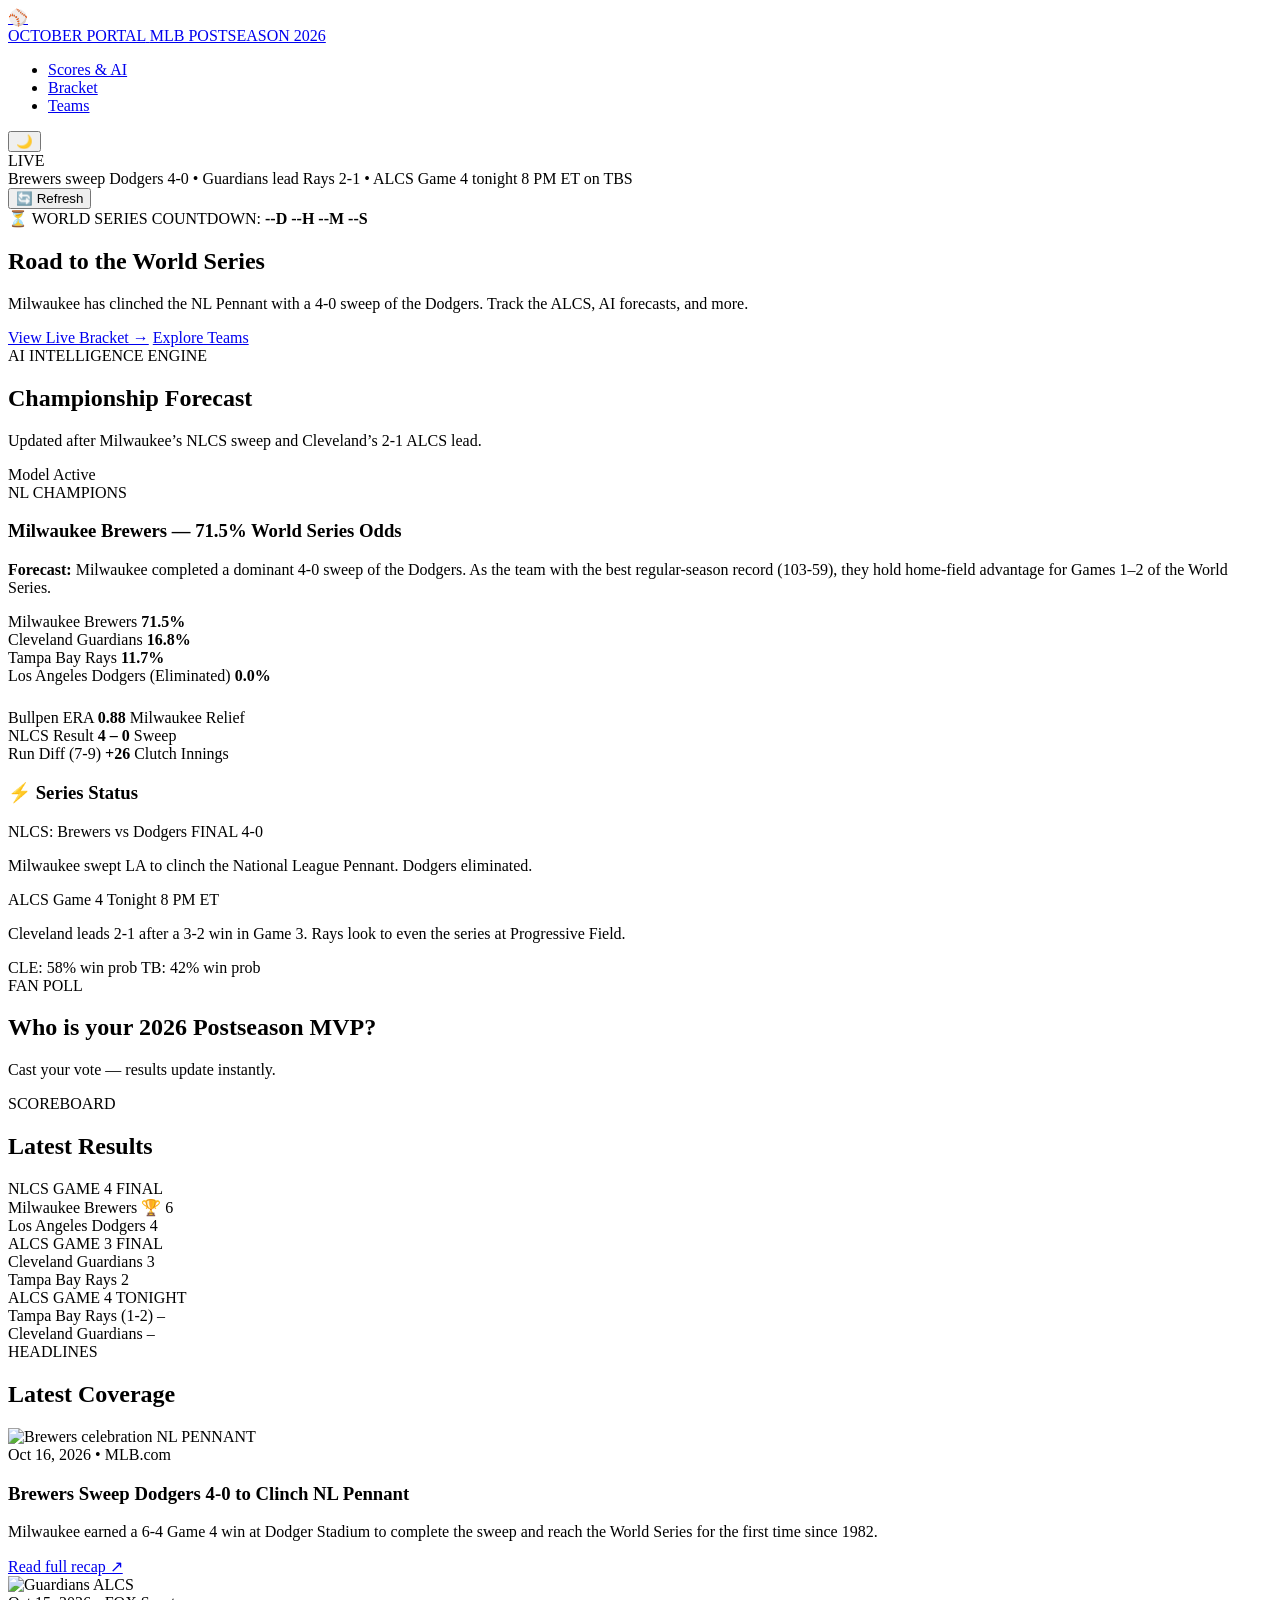
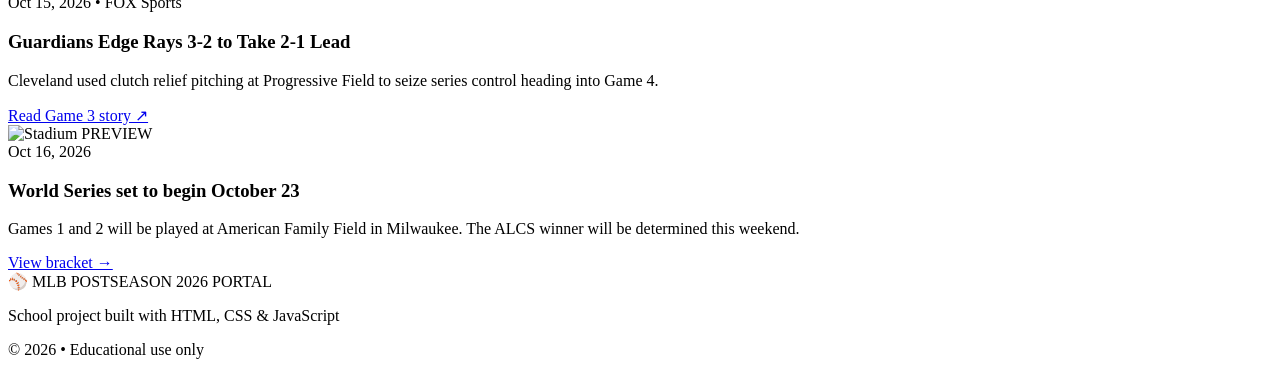
==== index.html @ 3ae608ae "Create index.html" ====
<!DOCTYPE html>
<html lang="en">
<head>
  <meta charset="UTF-8">
  <meta name="viewport" content="width=device-width, initial-scale=1.0">
  <title>MLB Postseason 2026 | Live Scores & AI Portal</title>
  <link rel="stylesheet" href="styles.css">
</head>
<body class="dark-mode">

  <header class="top-header">
    <nav class="navbar">
      <a href="index.html" class="brand-logo">
        <div class="logo-icon-bg">⚾</div>
        <div class="logo-text">
          <span class="logo-title">OCTOBER PORTAL</span>
          <span class="logo-sub">MLB POSTSEASON 2026</span>
        </div>
      </a>
      <ul class="nav-directory">
        <li><a href="index.html" class="nav-link active">Scores & AI</a></li>
        <li><a href="bracket.html" class="nav-link">Bracket</a></li>
        <li><a href="teams.html" class="nav-link">Teams</a></li>
      </ul>
      <div class="header-controls">
        <button id="theme-toggle" class="icon-toggle-btn" onclick="toggleTheme()" title="Toggle theme">🌙</button>
      </div>
    </nav>
  </header>

  <div class="ticker-bar">
    <div class="ticker-badge"><span class="pulse-dot"></span> LIVE</div>
    <div class="ticker-content" id="ticker-content">
      Brewers sweep Dodgers 4-0 • Guardians lead Rays 2-1 • ALCS Game 4 tonight 8 PM ET on TBS
    </div>
    <button onclick="refreshTicker()" class="sync-refresh-btn">🔄 Refresh</button>
  </div>

  <section class="hero-section">
    <div class="hero-container">
      <div class="hero-tag-pill">
        <span>⏳ WORLD SERIES COUNTDOWN:</span>
        <strong id="live-timer-clock">--D --H --M --S</strong>
      </div>
      <h1 class="hero-title">Road to the World Series</h1>
      <p class="hero-description">Milwaukee has clinched the NL Pennant with a 4-0 sweep of the Dodgers. Track the ALCS, AI forecasts, and more.</p>
      <div class="hero-btn-group">
        <a href="bracket.html" class="btn btn-primary">View Live Bracket →</a>
        <a href="teams.html" class="btn btn-secondary">Explore Teams</a>
      </div>
    </div>
  </section>

  <main class="main-layout">

    <section class="content-section">
      <div class="section-heading">
        <div>
          <span class="heading-kicker">AI INTELLIGENCE ENGINE</span>
          <h2>Championship Forecast</h2>
          <p class="section-subtitle">Updated after Milwaukee’s NLCS sweep and Cleveland’s 2-1 ALCS lead.</p>
        </div>
        <div class="live-status-pill"><span class="pulse-dot" style="background:var(--accent-green)"></span> Model Active</div>
      </div>

      <div class="ai-overview-grid">
        <div class="ai-card">
          <div class="ai-badge">NL CHAMPIONS</div>
          <h3>Milwaukee Brewers — 71.5% World Series Odds</h3>
          <p class="ai-summary-p">
            <strong>Forecast:</strong> Milwaukee completed a dominant 4-0 sweep of the Dodgers. As the team with the best regular-season record (103-59), they hold home-field advantage for Games 1–2 of the World Series.
          </p>

          <div class="prob-label-row"><span>Milwaukee Brewers</span> <strong>71.5%</strong></div>
          <div class="prob-track"><div class="prob-fill" style="width:71.5%;background:#f59e0b;"></div></div>

          <div class="prob-label-row"><span>Cleveland Guardians</span> <strong>16.8%</strong></div>
          <div class="prob-track"><div class="prob-fill" style="width:16.8%;background:#e31937;"></div></div>

          <div class="prob-label-row"><span>Tampa Bay Rays</span> <strong>11.7%</strong></div>
          <div class="prob-track"><div class="prob-fill" style="width:11.7%;background:#00a3e0;"></div></div>

          <div class="prob-label-row"><span>Los Angeles Dodgers (Eliminated)</span> <strong>0.0%</strong></div>
          <div class="prob-track"><div class="prob-fill" style="width:0%;background:#005a9c;"></div></div>

          <div class="ai-metrics-row" style="margin-top:1.5rem;">
            <div class="metric-mini-card">
              <span class="m-lbl">Bullpen ERA</span>
              <strong class="m-val green">0.88</strong>
              <span class="m-sub">Milwaukee Relief</span>
            </div>
            <div class="metric-mini-card">
              <span class="m-lbl">NLCS Result</span>
              <strong class="m-val blue">4 – 0</strong>
              <span class="m-sub">Sweep</span>
            </div>
            <div class="metric-mini-card">
              <span class="m-lbl">Run Diff (7-9)</span>
              <strong class="m-val gold">+26</strong>
              <span class="m-sub">Clutch Innings</span>
            </div>
          </div>
        </div>

        <div class="ai-card">
          <h3>⚡ Series Status</h3>
          <div class="ai-matchup-item">
            <div class="ai-match-header">
              <span class="ai-match-title">NLCS: Brewers vs Dodgers</span>
              <span class="ai-match-pill final">FINAL 4-0</span>
            </div>
            <p class="ai-match-detail">Milwaukee swept LA to clinch the National League Pennant. Dodgers eliminated.</p>
          </div>
          <div class="ai-matchup-item">
            <div class="ai-match-header">
              <span class="ai-match-title">ALCS Game 4</span>
              <span class="ai-match-pill">Tonight 8 PM ET</span>
            </div>
            <p class="ai-match-detail">Cleveland leads 2-1 after a 3-2 win in Game 3. Rays look to even the series at Progressive Field.</p>
            <div class="matchup-stat-bar">
              <span>CLE: 58% win prob</span>
              <span>TB: 42% win prob</span>
            </div>
          </div>
        </div>
      </div>
    </section>

    <section class="content-section">
      <div class="section-heading">
        <div>
          <span class="heading-kicker">FAN POLL</span>
          <h2>Who is your 2026 Postseason MVP?</h2>
          <p class="section-subtitle">Cast your vote — results update instantly.</p>
        </div>
      </div>
      <div class="card-box" id="mvp-poll-container"></div>
    </section>

    <section class="content-section">
      <div class="section-heading">
        <div>
          <span class="heading-kicker">SCOREBOARD</span>
          <h2>Latest Results</h2>
        </div>
      </div>
      <div class="scoreboard-grid" id="live-scoreboard-grid">
        <div class="score-card">
          <div class="card-top"><span>NLCS GAME 4</span> <span class="status-badge final">FINAL</span></div>
          <div class="team-score-row winner"><span>Milwaukee Brewers 🏆</span> <span>6</span></div>
          <div class="team-score-row"><span>Los Angeles Dodgers</span> <span>4</span></div>
        </div>
        <div class="score-card">
          <div class="card-top"><span>ALCS GAME 3</span> <span class="status-badge final">FINAL</span></div>
          <div class="team-score-row winner"><span>Cleveland Guardians</span> <span>3</span></div>
          <div class="team-score-row"><span>Tampa Bay Rays</span> <span>2</span></div>
        </div>
        <div class="score-card">
          <div class="card-top"><span>ALCS GAME 4</span> <span class="status-badge">TONIGHT</span></div>
          <div class="team-score-row"><span>Tampa Bay Rays (1-2)</span> <span>–</span></div>
          <div class="team-score-row"><span>Cleveland Guardians</span> <span>–</span></div>
        </div>
      </div>
    </section>

    <section class="content-section">
      <div class="section-heading">
        <div>
          <span class="heading-kicker">HEADLINES</span>
          <h2>Latest Coverage</h2>
        </div>
      </div>
      <div class="news-masonry">
        <article class="news-card">
          <div class="news-thumb">
            <img src="https://images.unsplash.com/photo-1508802222057-4cabc15b825f?auto=format&fit=crop&w=800&q=80" alt="Brewers celebration">
            <span class="news-badge badge-nlcs">NL PENNANT</span>
          </div>
          <div class="news-body">
            <div class="news-meta">Oct 16, 2026 • MLB.com</div>
            <h3>Brewers Sweep Dodgers 4-0 to Clinch NL Pennant</h3>
            <p>Milwaukee earned a 6-4 Game 4 win at Dodger Stadium to complete the sweep and reach the World Series for the first time since 1982.</p>
            <a href="https://www.mlb.com/news" target="_blank" class="news-action-btn">Read full recap ↗</a>
          </div>
        </article>
        <article class="news-card">
          <div class="news-thumb">
            <img src="https://images.unsplash.com/photo-1562077772-3bd90403f7f0?auto=format&fit=crop&w=800&q=80" alt="Guardians">
            <span class="news-badge badge-alcs">ALCS</span>
          </div>
          <div class="news-body">
            <div class="news-meta">Oct 15, 2026 • FOX Sports</div>
            <h3>Guardians Edge Rays 3-2 to Take 2-1 Lead</h3>
            <p>Cleveland used clutch relief pitching at Progressive Field to seize series control heading into Game 4.</p>
            <a href="https://www.foxsports.com/mlb" target="_blank" class="news-action-btn">Read Game 3 story ↗</a>
          </div>
        </article>
        <article class="news-card">
          <div class="news-thumb">
            <img src="https://images.unsplash.com/photo-1540747913346-19e32dc3e97e?auto=format&fit=crop&w=800&q=80" alt="Stadium">
            <span class="news-badge">PREVIEW</span>
          </div>
          <div class="news-body">
            <div class="news-meta">Oct 16, 2026</div>
            <h3>World Series set to begin October 23</h3>
            <p>Games 1 and 2 will be played at American Family Field in Milwaukee. The ALCS winner will be determined this weekend.</p>
            <a href="bracket.html" class="news-action-btn">View bracket →</a>
          </div>
        </article>
      </div>
    </section>

  </main>

  <footer>
    <div class="footer-brand">
      <span class="logo-icon-bg sm">⚾</span>
      <span>MLB POSTSEASON 2026 PORTAL</span>
    </div>
    <p>School project built with HTML, CSS & JavaScript</p>
    <div class="footer-copy">&copy; 2026 • Educational use only</div>
  </footer>

  <script src="script.js"></script>
</body>
</html>
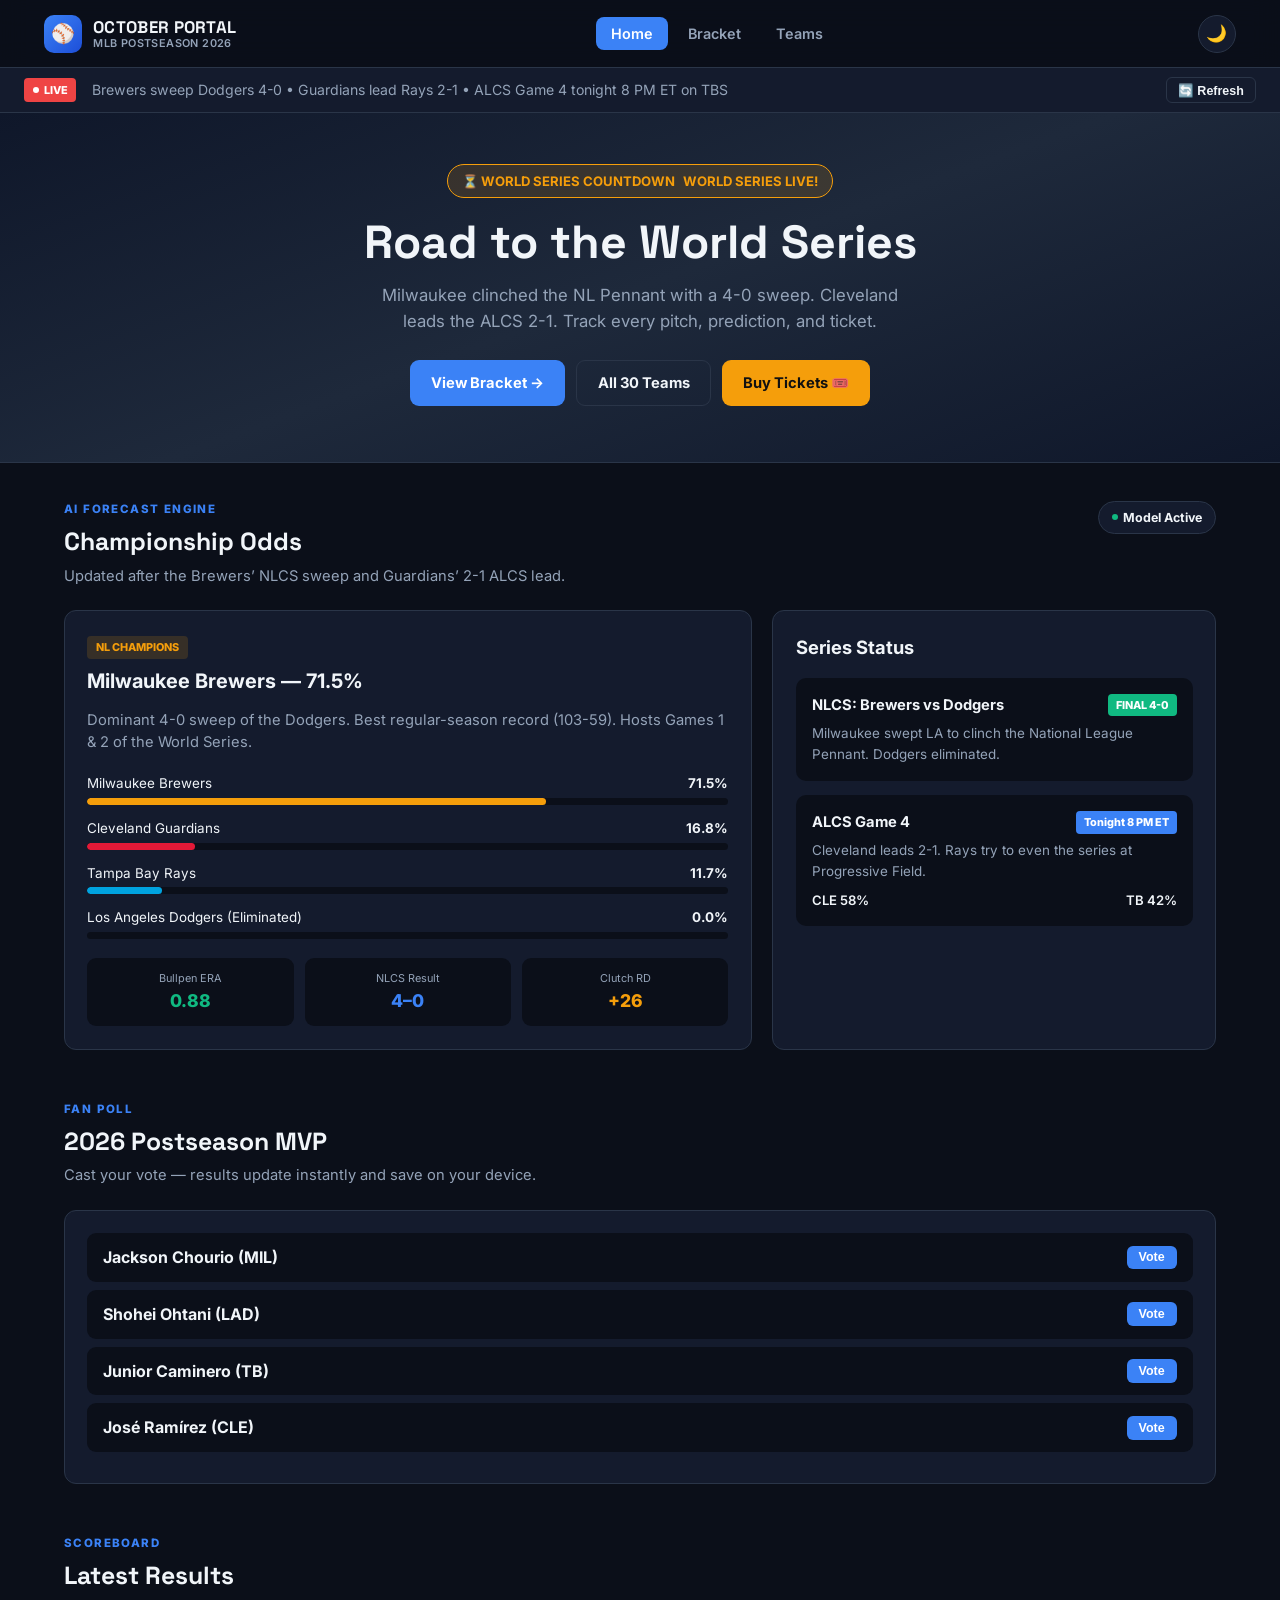
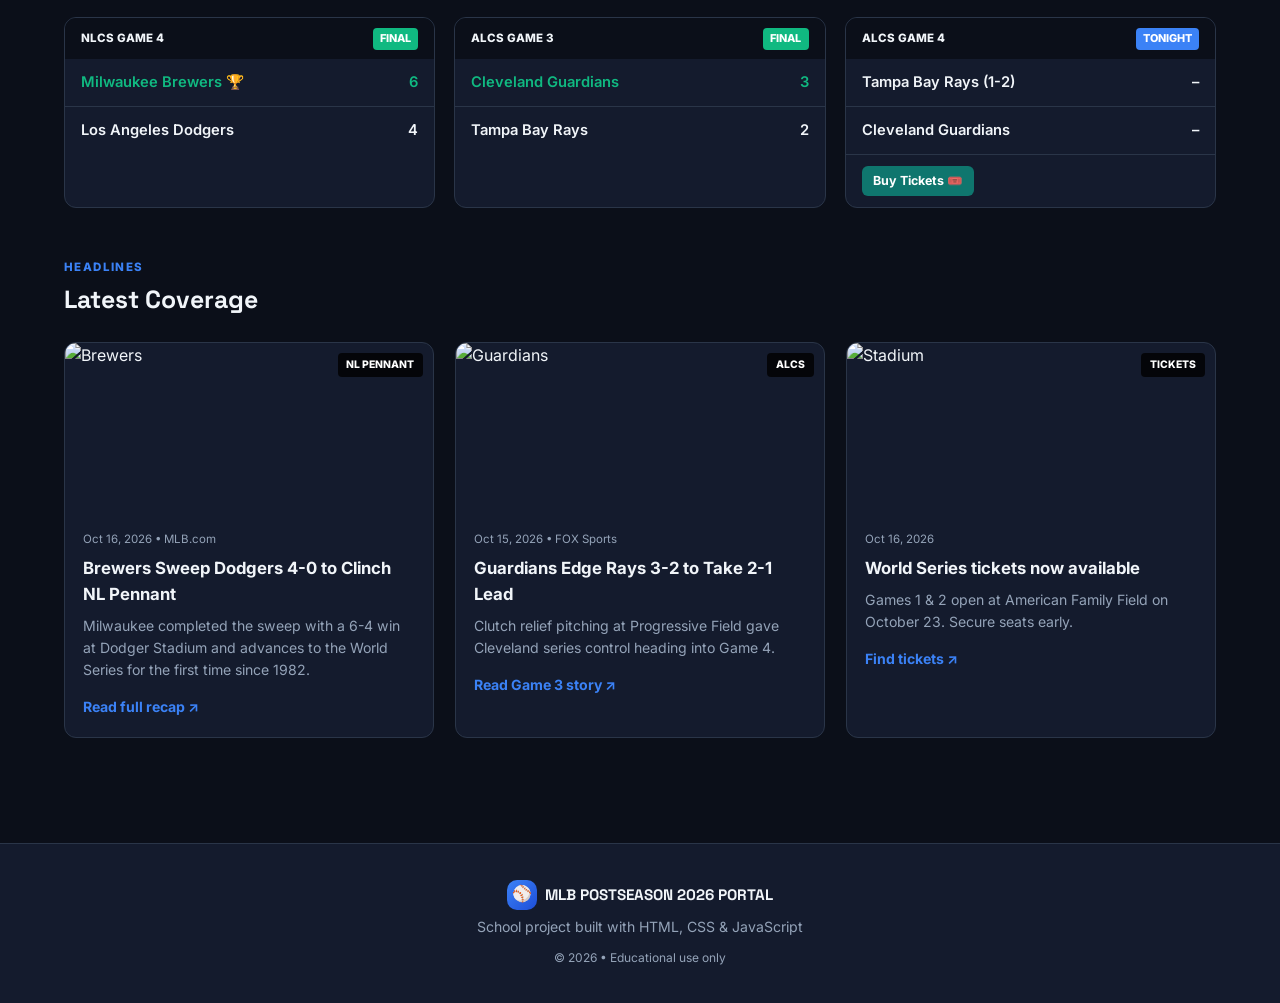
==== commit 710f0c09: "Update index.html" ====
--- a/index.html
+++ b/index.html
@@ -3,208 +3,201 @@
 <head>
   <meta charset="UTF-8">
   <meta name="viewport" content="width=device-width, initial-scale=1.0">
-  <title>MLB Postseason 2026 | Live Scores & AI Portal</title>
+  <title>MLB Postseason 2026 | October Portal</title>
   <link rel="stylesheet" href="styles.css">
 </head>
-<body class="dark-mode">
-
-  <header class="top-header">
-    <nav class="navbar">
-      <a href="index.html" class="brand-logo">
-        <div class="logo-icon-bg">⚾</div>
-        <div class="logo-text">
-          <span class="logo-title">OCTOBER PORTAL</span>
-          <span class="logo-sub">MLB POSTSEASON 2026</span>
+<body>
+
+  <header class="header">
+    <nav class="nav">
+      <a href="index.html" class="brand">
+        <div class="brand-icon">⚾</div>
+        <div class="brand-text">
+          <div class="brand-title">OCTOBER PORTAL</div>
+          <div class="brand-sub">MLB POSTSEASON 2026</div>
         </div>
       </a>
-      <ul class="nav-directory">
-        <li><a href="index.html" class="nav-link active">Scores & AI</a></li>
-        <li><a href="bracket.html" class="nav-link">Bracket</a></li>
-        <li><a href="teams.html" class="nav-link">Teams</a></li>
+      <ul class="nav-links">
+        <li><a href="index.html" class="active">Home</a></li>
+        <li><a href="bracket.html">Bracket</a></li>
+        <li><a href="teams.html">Teams</a></li>
       </ul>
-      <div class="header-controls">
-        <button id="theme-toggle" class="icon-toggle-btn" onclick="toggleTheme()" title="Toggle theme">🌙</button>
+      <div class="nav-actions">
+        <button class="theme-btn" id="themeBtn" onclick="toggleTheme()" title="Toggle theme">🌙</button>
       </div>
     </nav>
   </header>
 
-  <div class="ticker-bar">
-    <div class="ticker-badge"><span class="pulse-dot"></span> LIVE</div>
-    <div class="ticker-content" id="ticker-content">
-      Brewers sweep Dodgers 4-0 • Guardians lead Rays 2-1 • ALCS Game 4 tonight 8 PM ET on TBS
-    </div>
-    <button onclick="refreshTicker()" class="sync-refresh-btn">🔄 Refresh</button>
+  <div class="ticker">
+    <div class="ticker-live"><span class="dot"></span> LIVE</div>
+    <div class="ticker-text" id="tickerText">Brewers sweep Dodgers 4-0 • Guardians lead Rays 2-1 • ALCS Game 4 tonight 8 PM ET on TBS</div>
+    <button class="ticker-btn" onclick="refreshTicker()">🔄 Refresh</button>
   </div>
 
-  <section class="hero-section">
-    <div class="hero-container">
-      <div class="hero-tag-pill">
-        <span>⏳ WORLD SERIES COUNTDOWN:</span>
-        <strong id="live-timer-clock">--D --H --M --S</strong>
-      </div>
-      <h1 class="hero-title">Road to the World Series</h1>
-      <p class="hero-description">Milwaukee has clinched the NL Pennant with a 4-0 sweep of the Dodgers. Track the ALCS, AI forecasts, and more.</p>
-      <div class="hero-btn-group">
-        <a href="bracket.html" class="btn btn-primary">View Live Bracket →</a>
-        <a href="teams.html" class="btn btn-secondary">Explore Teams</a>
+  <section class="hero">
+    <div class="hero-inner">
+      <div class="hero-pill">
+        <span>⏳ WORLD SERIES COUNTDOWN</span>
+        <strong id="countdown">--D --H --M --S</strong>
+      </div>
+      <h1>Road to the World Series</h1>
+      <p>Milwaukee clinched the NL Pennant with a 4-0 sweep. Cleveland leads the ALCS 2-1. Track every pitch, prediction, and ticket.</p>
+      <div class="hero-btns">
+        <a href="bracket.html" class="btn btn-primary">View Bracket →</a>
+        <a href="teams.html" class="btn btn-outline">All 30 Teams</a>
+        <a href="https://www.stubhub.com/mlb-tickets" target="_blank" rel="noopener" class="btn btn-gold">Buy Tickets 🎟️</a>
       </div>
     </div>
   </section>
 
-  <main class="main-layout">
-
-    <section class="content-section">
-      <div class="section-heading">
-        <div>
-          <span class="heading-kicker">AI INTELLIGENCE ENGINE</span>
-          <h2>Championship Forecast</h2>
-          <p class="section-subtitle">Updated after Milwaukee’s NLCS sweep and Cleveland’s 2-1 ALCS lead.</p>
-        </div>
-        <div class="live-status-pill"><span class="pulse-dot" style="background:var(--accent-green)"></span> Model Active</div>
-      </div>
-
-      <div class="ai-overview-grid">
-        <div class="ai-card">
-          <div class="ai-badge">NL CHAMPIONS</div>
-          <h3>Milwaukee Brewers — 71.5% World Series Odds</h3>
-          <p class="ai-summary-p">
-            <strong>Forecast:</strong> Milwaukee completed a dominant 4-0 sweep of the Dodgers. As the team with the best regular-season record (103-59), they hold home-field advantage for Games 1–2 of the World Series.
+  <main class="wrap">
+
+    <!-- AI Forecast -->
+    <section class="section">
+      <div class="section-head">
+        <div>
+          <span class="kicker">AI FORECAST ENGINE</span>
+          <h2>Championship Odds</h2>
+          <p>Updated after the Brewers’ NLCS sweep and Guardians’ 2-1 ALCS lead.</p>
+        </div>
+        <div class="status-pill"><span class="dot" style="background:var(--green)"></span> Model Active</div>
+      </div>
+
+      <div class="grid-2">
+        <div class="card">
+          <div class="badge">NL CHAMPIONS</div>
+          <h3 style="font-size:1.25rem;margin-bottom:0.7rem;">Milwaukee Brewers — 71.5%</h3>
+          <p style="color:var(--muted);font-size:0.92rem;margin-bottom:1.2rem;">
+            Dominant 4-0 sweep of the Dodgers. Best regular-season record (103-59). Hosts Games 1 & 2 of the World Series.
           </p>
 
-          <div class="prob-label-row"><span>Milwaukee Brewers</span> <strong>71.5%</strong></div>
-          <div class="prob-track"><div class="prob-fill" style="width:71.5%;background:#f59e0b;"></div></div>
-
-          <div class="prob-label-row"><span>Cleveland Guardians</span> <strong>16.8%</strong></div>
-          <div class="prob-track"><div class="prob-fill" style="width:16.8%;background:#e31937;"></div></div>
-
-          <div class="prob-label-row"><span>Tampa Bay Rays</span> <strong>11.7%</strong></div>
-          <div class="prob-track"><div class="prob-fill" style="width:11.7%;background:#00a3e0;"></div></div>
-
-          <div class="prob-label-row"><span>Los Angeles Dodgers (Eliminated)</span> <strong>0.0%</strong></div>
-          <div class="prob-track"><div class="prob-fill" style="width:0%;background:#005a9c;"></div></div>
-
-          <div class="ai-metrics-row" style="margin-top:1.5rem;">
-            <div class="metric-mini-card">
-              <span class="m-lbl">Bullpen ERA</span>
-              <strong class="m-val green">0.88</strong>
-              <span class="m-sub">Milwaukee Relief</span>
+          <div class="prob-row"><span>Milwaukee Brewers</span><strong>71.5%</strong></div>
+          <div class="prob-bar"><div class="prob-fill" style="width:71.5%;background:#f59e0b;"></div></div>
+
+          <div class="prob-row"><span>Cleveland Guardians</span><strong>16.8%</strong></div>
+          <div class="prob-bar"><div class="prob-fill" style="width:16.8%;background:#e31937;"></div></div>
+
+          <div class="prob-row"><span>Tampa Bay Rays</span><strong>11.7%</strong></div>
+          <div class="prob-bar"><div class="prob-fill" style="width:11.7%;background:#00a3e0;"></div></div>
+
+          <div class="prob-row"><span>Los Angeles Dodgers (Eliminated)</span><strong>0.0%</strong></div>
+          <div class="prob-bar"><div class="prob-fill" style="width:0%;background:#005a9c;"></div></div>
+
+          <div class="metrics">
+            <div class="metric"><span>Bullpen ERA</span><strong class="green">0.88</strong></div>
+            <div class="metric"><span>NLCS Result</span><strong class="blue">4–0</strong></div>
+            <div class="metric"><span>Clutch RD</span><strong class="gold">+26</strong></div>
+          </div>
+        </div>
+
+        <div class="card">
+          <h3 style="font-size:1.15rem;margin-bottom:1rem;">Series Status</h3>
+          <div class="series-box">
+            <div class="series-top">
+              <strong>NLCS: Brewers vs Dodgers</strong>
+              <span class="pill final">FINAL 4-0</span>
             </div>
-            <div class="metric-mini-card">
-              <span class="m-lbl">NLCS Result</span>
-              <strong class="m-val blue">4 – 0</strong>
-              <span class="m-sub">Sweep</span>
+            <p>Milwaukee swept LA to clinch the National League Pennant. Dodgers eliminated.</p>
+          </div>
+          <div class="series-box">
+            <div class="series-top">
+              <strong>ALCS Game 4</strong>
+              <span class="pill">Tonight 8 PM ET</span>
             </div>
-            <div class="metric-mini-card">
-              <span class="m-lbl">Run Diff (7-9)</span>
-              <strong class="m-val gold">+26</strong>
-              <span class="m-sub">Clutch Innings</span>
+            <p>Cleveland leads 2-1. Rays try to even the series at Progressive Field.</p>
+            <div style="display:flex;justify-content:space-between;font-size:0.82rem;font-weight:600;margin-top:0.5rem;">
+              <span>CLE 58%</span><span>TB 42%</span>
             </div>
           </div>
         </div>
-
-        <div class="ai-card">
-          <h3>⚡ Series Status</h3>
-          <div class="ai-matchup-item">
-            <div class="ai-match-header">
-              <span class="ai-match-title">NLCS: Brewers vs Dodgers</span>
-              <span class="ai-match-pill final">FINAL 4-0</span>
-            </div>
-            <p class="ai-match-detail">Milwaukee swept LA to clinch the National League Pennant. Dodgers eliminated.</p>
-          </div>
-          <div class="ai-matchup-item">
-            <div class="ai-match-header">
-              <span class="ai-match-title">ALCS Game 4</span>
-              <span class="ai-match-pill">Tonight 8 PM ET</span>
-            </div>
-            <p class="ai-match-detail">Cleveland leads 2-1 after a 3-2 win in Game 3. Rays look to even the series at Progressive Field.</p>
-            <div class="matchup-stat-bar">
-              <span>CLE: 58% win prob</span>
-              <span>TB: 42% win prob</span>
-            </div>
-          </div>
-        </div>
-      </div>
-    </section>
-
-    <section class="content-section">
-      <div class="section-heading">
-        <div>
-          <span class="heading-kicker">FAN POLL</span>
-          <h2>Who is your 2026 Postseason MVP?</h2>
-          <p class="section-subtitle">Cast your vote — results update instantly.</p>
-        </div>
-      </div>
-      <div class="card-box" id="mvp-poll-container"></div>
-    </section>
-
-    <section class="content-section">
-      <div class="section-heading">
-        <div>
-          <span class="heading-kicker">SCOREBOARD</span>
+      </div>
+    </section>
+
+    <!-- MVP Poll -->
+    <section class="section">
+      <div class="section-head">
+        <div>
+          <span class="kicker">FAN POLL</span>
+          <h2>2026 Postseason MVP</h2>
+          <p>Cast your vote — results update instantly and save on your device.</p>
+        </div>
+      </div>
+      <div class="card" id="pollBox"></div>
+    </section>
+
+    <!-- Scoreboard -->
+    <section class="section">
+      <div class="section-head">
+        <div>
+          <span class="kicker">SCOREBOARD</span>
           <h2>Latest Results</h2>
         </div>
       </div>
-      <div class="scoreboard-grid" id="live-scoreboard-grid">
+      <div class="grid-auto">
         <div class="score-card">
-          <div class="card-top"><span>NLCS GAME 4</span> <span class="status-badge final">FINAL</span></div>
-          <div class="team-score-row winner"><span>Milwaukee Brewers 🏆</span> <span>6</span></div>
-          <div class="team-score-row"><span>Los Angeles Dodgers</span> <span>4</span></div>
+          <div class="score-top"><span>NLCS GAME 4</span><span class="status final">FINAL</span></div>
+          <div class="score-row win"><span>Milwaukee Brewers 🏆</span><span>6</span></div>
+          <div class="score-row"><span>Los Angeles Dodgers</span><span>4</span></div>
         </div>
         <div class="score-card">
-          <div class="card-top"><span>ALCS GAME 3</span> <span class="status-badge final">FINAL</span></div>
-          <div class="team-score-row winner"><span>Cleveland Guardians</span> <span>3</span></div>
-          <div class="team-score-row"><span>Tampa Bay Rays</span> <span>2</span></div>
+          <div class="score-top"><span>ALCS GAME 3</span><span class="status final">FINAL</span></div>
+          <div class="score-row win"><span>Cleveland Guardians</span><span>3</span></div>
+          <div class="score-row"><span>Tampa Bay Rays</span><span>2</span></div>
         </div>
         <div class="score-card">
-          <div class="card-top"><span>ALCS GAME 4</span> <span class="status-badge">TONIGHT</span></div>
-          <div class="team-score-row"><span>Tampa Bay Rays (1-2)</span> <span>–</span></div>
-          <div class="team-score-row"><span>Cleveland Guardians</span> <span>–</span></div>
-        </div>
-      </div>
-    </section>
-
-    <section class="content-section">
-      <div class="section-heading">
-        <div>
-          <span class="heading-kicker">HEADLINES</span>
+          <div class="score-top"><span>ALCS GAME 4</span><span class="status">TONIGHT</span></div>
+          <div class="score-row"><span>Tampa Bay Rays (1-2)</span><span>–</span></div>
+          <div class="score-row"><span>Cleveland Guardians</span><span>–</span></div>
+          <div style="padding:0.7rem 1rem;">
+            <a href="https://www.stubhub.com/mlb-tickets" target="_blank" rel="noopener" class="btn-ticket">Buy Tickets 🎟️</a>
+          </div>
+        </div>
+      </div>
+    </section>
+
+    <!-- News -->
+    <section class="section">
+      <div class="section-head">
+        <div>
+          <span class="kicker">HEADLINES</span>
           <h2>Latest Coverage</h2>
         </div>
       </div>
-      <div class="news-masonry">
+      <div class="news-grid">
         <article class="news-card">
-          <div class="news-thumb">
-            <img src="https://images.unsplash.com/photo-1508802222057-4cabc15b825f?auto=format&fit=crop&w=800&q=80" alt="Brewers celebration">
-            <span class="news-badge badge-nlcs">NL PENNANT</span>
+          <div class="news-img">
+            <img src="https://images.unsplash.com/photo-1508802222057-4cabc15b825f?auto=format&fit=crop&w=800&q=80" alt="Brewers">
+            <span class="news-tag">NL PENNANT</span>
           </div>
           <div class="news-body">
             <div class="news-meta">Oct 16, 2026 • MLB.com</div>
             <h3>Brewers Sweep Dodgers 4-0 to Clinch NL Pennant</h3>
-            <p>Milwaukee earned a 6-4 Game 4 win at Dodger Stadium to complete the sweep and reach the World Series for the first time since 1982.</p>
-            <a href="https://www.mlb.com/news" target="_blank" class="news-action-btn">Read full recap ↗</a>
+            <p>Milwaukee completed the sweep with a 6-4 win at Dodger Stadium and advances to the World Series for the first time since 1982.</p>
+            <a href="https://www.mlb.com/news" target="_blank" class="news-link">Read full recap ↗</a>
           </div>
         </article>
         <article class="news-card">
-          <div class="news-thumb">
+          <div class="news-img">
             <img src="https://images.unsplash.com/photo-1562077772-3bd90403f7f0?auto=format&fit=crop&w=800&q=80" alt="Guardians">
-            <span class="news-badge badge-alcs">ALCS</span>
+            <span class="news-tag">ALCS</span>
           </div>
           <div class="news-body">
             <div class="news-meta">Oct 15, 2026 • FOX Sports</div>
             <h3>Guardians Edge Rays 3-2 to Take 2-1 Lead</h3>
-            <p>Cleveland used clutch relief pitching at Progressive Field to seize series control heading into Game 4.</p>
-            <a href="https://www.foxsports.com/mlb" target="_blank" class="news-action-btn">Read Game 3 story ↗</a>
+            <p>Clutch relief pitching at Progressive Field gave Cleveland series control heading into Game 4.</p>
+            <a href="https://www.foxsports.com/mlb" target="_blank" class="news-link">Read Game 3 story ↗</a>
           </div>
         </article>
         <article class="news-card">
-          <div class="news-thumb">
+          <div class="news-img">
             <img src="https://images.unsplash.com/photo-1540747913346-19e32dc3e97e?auto=format&fit=crop&w=800&q=80" alt="Stadium">
-            <span class="news-badge">PREVIEW</span>
+            <span class="news-tag">TICKETS</span>
           </div>
           <div class="news-body">
             <div class="news-meta">Oct 16, 2026</div>
-            <h3>World Series set to begin October 23</h3>
-            <p>Games 1 and 2 will be played at American Family Field in Milwaukee. The ALCS winner will be determined this weekend.</p>
-            <a href="bracket.html" class="news-action-btn">View bracket →</a>
+            <h3>World Series tickets now available</h3>
+            <p>Games 1 & 2 open at American Family Field on October 23. Secure seats early.</p>
+            <a href="https://www.stubhub.com/mlb-tickets" target="_blank" class="news-link">Find tickets ↗</a>
           </div>
         </article>
       </div>
@@ -212,13 +205,13 @@
 
   </main>
 
-  <footer>
+  <footer class="footer">
     <div class="footer-brand">
-      <span class="logo-icon-bg sm">⚾</span>
+      <div class="brand-icon" style="width:30px;height:30px;font-size:1rem;">⚾</div>
       <span>MLB POSTSEASON 2026 PORTAL</span>
     </div>
     <p>School project built with HTML, CSS & JavaScript</p>
-    <div class="footer-copy">&copy; 2026 • Educational use only</div>
+    <div class="footer-copy">© 2026 • Educational use only</div>
   </footer>
 
   <script src="script.js"></script>
--- a/styles.css
+++ b/styles.css
@@ -0,0 +1,653 @@
+/* ============================================================
+   2026 MLB POSTSEASON PORTAL — styles.css
+   ============================================================ */
+
+@import url('https://fonts.googleapis.com/css2?family=Inter:wght@400;500;600;700;800&family=Space+Grotesk:wght@600;700&display=swap');
+
+:root {
+  --bg: #0b0f19;
+  --surface: #141b2d;
+  --surface-2: #1c2538;
+  --border: #2a3548;
+  --text: #f1f5f9;
+  --muted: #94a3b8;
+  --blue: #3b82f6;
+  --blue-hover: #2563eb;
+  --gold: #f59e0b;
+  --green: #10b981;
+  --red: #ef4444;
+  --radius: 12px;
+  --shadow: 0 10px 30px rgba(0,0,0,0.35);
+  --header-h: 68px;
+}
+
+body.light {
+  --bg: #f8fafc;
+  --surface: #ffffff;
+  --surface-2: #f1f5f9;
+  --border: #e2e8f0;
+  --text: #0f172a;
+  --muted: #64748b;
+  --shadow: 0 10px 30px rgba(0,0,0,0.08);
+}
+
+* { box-sizing: border-box; margin: 0; padding: 0; }
+html { scroll-behavior: smooth; }
+body {
+  font-family: 'Inter', system-ui, sans-serif;
+  background: var(--bg);
+  color: var(--text);
+  line-height: 1.55;
+  min-height: 100vh;
+  transition: background 0.25s, color 0.25s;
+}
+a { color: inherit; text-decoration: none; }
+img { max-width: 100%; display: block; }
+
+/* Header */
+.header {
+  position: sticky; top: 0; z-index: 100;
+  height: var(--header-h);
+  background: rgba(11,15,25,0.92);
+  backdrop-filter: blur(14px);
+  border-bottom: 1px solid var(--border);
+  display: flex; align-items: center;
+}
+body.light .header { background: rgba(255,255,255,0.92); }
+
+.nav {
+  width: 100%; max-width: 1240px; margin: 0 auto;
+  padding: 0 1.5rem;
+  display: flex; align-items: center; justify-content: space-between; gap: 1rem;
+}
+
+.brand {
+  display: flex; align-items: center; gap: 0.7rem;
+  font-weight: 700;
+}
+.brand-icon {
+  width: 38px; height: 38px;
+  background: linear-gradient(135deg, var(--blue), #1d4ed8);
+  border-radius: 10px;
+  display: grid; place-items: center;
+  font-size: 1.2rem;
+}
+.brand-text { line-height: 1.15; }
+.brand-title { font-family: 'Space Grotesk', sans-serif; font-size: 1.05rem; letter-spacing: 0.3px; }
+.brand-sub { font-size: 0.68rem; color: var(--muted); font-weight: 600; letter-spacing: 0.4px; }
+
+.nav-links { display: flex; gap: 0.3rem; list-style: none; }
+.nav-links a {
+  padding: 0.5rem 0.95rem;
+  border-radius: 8px;
+  font-size: 0.9rem; font-weight: 600;
+  color: var(--muted);
+  transition: 0.2s;
+}
+.nav-links a:hover,
+.nav-links a.active {
+  background: var(--blue);
+  color: #fff;
+}
+
+.nav-actions { display: flex; align-items: center; gap: 0.6rem; }
+.theme-btn {
+  width: 38px; height: 38px;
+  border-radius: 50%;
+  border: 1px solid var(--border);
+  background: var(--surface);
+  color: var(--text);
+  font-size: 1.05rem;
+  cursor: pointer;
+  display: grid; place-items: center;
+  transition: 0.2s;
+}
+.theme-btn:hover { background: var(--blue); color: #fff; border-color: var(--blue); }
+
+/* Ticker */
+.ticker {
+  background: var(--surface);
+  border-bottom: 1px solid var(--border);
+  padding: 0.55rem 1.5rem;
+  display: flex; align-items: center; gap: 1rem;
+  font-size: 0.88rem;
+}
+.ticker-live {
+  background: var(--red);
+  color: #fff;
+  font-size: 0.68rem; font-weight: 800;
+  padding: 0.22rem 0.55rem;
+  border-radius: 4px;
+  display: flex; align-items: center; gap: 0.3rem;
+  white-space: nowrap;
+}
+.dot {
+  width: 6px; height: 6px;
+  background: #fff;
+  border-radius: 50%;
+  animation: pulse 1.4s infinite;
+}
+@keyframes pulse { 0%,100%{opacity:1} 50%{opacity:0.35} }
+.ticker-text { flex: 1; color: var(--muted); white-space: nowrap; overflow: hidden; text-overflow: ellipsis; }
+.ticker-btn {
+  background: transparent;
+  border: 1px solid var(--border);
+  color: var(--text);
+  padding: 0.3rem 0.7rem;
+  border-radius: 6px;
+  font-size: 0.78rem; font-weight: 600;
+  cursor: pointer;
+}
+.ticker-btn:hover { background: var(--blue); border-color: var(--blue); color: #fff; }
+
+/* Hero */
+.hero {
+  background: linear-gradient(160deg, #0f172a 0%, #1e293b 50%, #0f172a 100%);
+  padding: 3.2rem 1.5rem 3.5rem;
+  text-align: center;
+  border-bottom: 1px solid var(--border);
+}
+body.light .hero {
+  background: linear-gradient(160deg, #e0e7ff 0%, #f1f5f9 50%, #e0e7ff 100%);
+}
+.hero-inner { max-width: 720px; margin: 0 auto; }
+.hero-pill {
+  display: inline-flex; align-items: center; gap: 0.45rem;
+  background: rgba(245,158,11,0.14);
+  border: 1px solid var(--gold);
+  color: var(--gold);
+  padding: 0.35rem 0.9rem;
+  border-radius: 999px;
+  font-size: 0.82rem; font-weight: 700;
+  margin-bottom: 1.1rem;
+}
+.hero h1 {
+  font-family: 'Space Grotesk', sans-serif;
+  font-size: clamp(2rem, 5vw, 2.9rem);
+  font-weight: 700;
+  line-height: 1.15;
+  margin-bottom: 0.85rem;
+}
+.hero p {
+  color: var(--muted);
+  font-size: 1.05rem;
+  max-width: 540px;
+  margin: 0 auto 1.6rem;
+}
+.hero-btns { display: flex; gap: 0.7rem; justify-content: center; flex-wrap: wrap; }
+
+/* Buttons */
+.btn {
+  display: inline-flex; align-items: center; justify-content: center; gap: 0.4rem;
+  padding: 0.65rem 1.3rem;
+  border-radius: 9px;
+  font-weight: 700; font-size: 0.92rem;
+  border: none; cursor: pointer;
+  transition: 0.2s;
+}
+.btn-primary { background: var(--blue); color: #fff; }
+.btn-primary:hover { background: var(--blue-hover); transform: translateY(-1px); }
+.btn-outline {
+  background: transparent;
+  border: 1.5px solid var(--border);
+  color: var(--text);
+}
+.btn-outline:hover { border-color: var(--blue); color: var(--blue); }
+.btn-gold { background: var(--gold); color: #111; }
+.btn-gold:hover { filter: brightness(1.08); }
+.btn-sm { padding: 0.42rem 0.9rem; font-size: 0.82rem; }
+.btn-ticket {
+  background: #0f766e;
+  color: #fff;
+  font-size: 0.78rem;
+  padding: 0.32rem 0.7rem;
+  border-radius: 6px;
+  font-weight: 700;
+  display: inline-block;
+}
+.btn-ticket:hover { background: #0d9488; }
+
+/* Layout */
+.wrap { max-width: 1200px; margin: 0 auto; padding: 2.4rem 1.5rem; }
+.section { margin-bottom: 3.2rem; }
+.section-head {
+  display: flex; justify-content: space-between; align-items: flex-start;
+  gap: 1rem; margin-bottom: 1.4rem; flex-wrap: wrap;
+}
+.kicker {
+  display: block;
+  font-size: 0.72rem; font-weight: 800;
+  letter-spacing: 1.4px;
+  color: var(--blue);
+  margin-bottom: 0.25rem;
+}
+.section-head h2 {
+  font-family: 'Space Grotesk', sans-serif;
+  font-size: 1.55rem;
+  font-weight: 700;
+}
+.section-head p { color: var(--muted); font-size: 0.92rem; margin-top: 0.2rem; }
+
+/* Cards */
+.card {
+  background: var(--surface);
+  border: 1px solid var(--border);
+  border-radius: var(--radius);
+  padding: 1.4rem;
+}
+.grid-2 { display: grid; grid-template-columns: 1.55fr 1fr; gap: 1.3rem; }
+.grid-auto { display: grid; grid-template-columns: repeat(auto-fit, minmax(260px, 1fr)); gap: 1.2rem; }
+@media (max-width: 900px) {
+  .grid-2 { grid-template-columns: 1fr; }
+}
+
+/* AI / Forecast */
+.badge {
+  display: inline-block;
+  background: rgba(245,158,11,0.15);
+  color: var(--gold);
+  font-size: 0.68rem; font-weight: 800;
+  padding: 0.2rem 0.55rem;
+  border-radius: 4px;
+  margin-bottom: 0.45rem;
+}
+.prob-row {
+  display: flex; justify-content: space-between;
+  font-size: 0.84rem; margin-bottom: 0.25rem;
+}
+.prob-bar {
+  height: 7px; background: var(--bg);
+  border-radius: 4px; margin-bottom: 0.8rem; overflow: hidden;
+}
+.prob-fill { height: 100%; border-radius: 4px; transition: width 0.5s ease; }
+.metrics { display: grid; grid-template-columns: repeat(3,1fr); gap: 0.7rem; margin-top: 1.2rem; }
+.metric {
+  background: var(--bg);
+  border-radius: 9px;
+  padding: 0.75rem;
+  text-align: center;
+}
+.metric span { display: block; font-size: 0.68rem; color: var(--muted); }
+.metric strong { font-size: 1.1rem; font-weight: 800; }
+.metric .green { color: var(--green); }
+.metric .blue { color: var(--blue); }
+.metric .gold { color: var(--gold); }
+
+.series-box {
+  background: var(--bg);
+  border-radius: 10px;
+  padding: 1rem;
+  margin-bottom: 0.9rem;
+}
+.series-box:last-child { margin-bottom: 0; }
+.series-top {
+  display: flex; justify-content: space-between; align-items: center;
+  margin-bottom: 0.4rem; flex-wrap: wrap; gap: 0.35rem;
+}
+.series-top strong { font-size: 0.92rem; }
+.pill {
+  font-size: 0.68rem; font-weight: 800;
+  padding: 0.18rem 0.5rem; border-radius: 4px;
+  background: var(--blue); color: #fff;
+}
+.pill.final { background: var(--green); }
+.series-box p { font-size: 0.84rem; color: var(--muted); }
+
+/* Scoreboard */
+.score-card {
+  background: var(--surface);
+  border: 1px solid var(--border);
+  border-radius: var(--radius);
+  overflow: hidden;
+}
+.score-top {
+  background: var(--bg);
+  padding: 0.6rem 1rem;
+  font-size: 0.72rem; font-weight: 800;
+  display: flex; justify-content: space-between; align-items: center;
+}
+.status { background: var(--blue); color: #fff; padding: 0.15rem 0.45rem; border-radius: 4px; font-size: 0.68rem; }
+.status.final { background: var(--green); }
+.score-row {
+  display: flex; justify-content: space-between;
+  padding: 0.75rem 1rem;
+  border-bottom: 1px solid var(--border);
+  font-weight: 600; font-size: 0.92rem;
+}
+.score-row:last-child { border-bottom: none; }
+.score-row.win { color: var(--green); }
+
+/* News */
+.news-grid { display: grid; grid-template-columns: repeat(auto-fit, minmax(290px, 1fr)); gap: 1.3rem; }
+.news-card {
+  background: var(--surface);
+  border: 1px solid var(--border);
+  border-radius: var(--radius);
+  overflow: hidden;
+  transition: 0.22s;
+}
+.news-card:hover { transform: translateY(-3px); box-shadow: var(--shadow); }
+.news-img { position: relative; height: 170px; }
+.news-img img { width: 100%; height: 100%; object-fit: cover; }
+.news-tag {
+  position: absolute; top: 10px; right: 10px;
+  background: rgba(0,0,0,0.8); color: #fff;
+  font-size: 0.65rem; font-weight: 800;
+  padding: 0.25rem 0.55rem; border-radius: 4px;
+}
+.news-body { padding: 1.15rem; }
+.news-meta { font-size: 0.72rem; color: var(--muted); }
+.news-body h3 { font-size: 1.05rem; margin: 0.4rem 0 0.5rem; }
+.news-body p { font-size: 0.88rem; color: var(--muted); margin-bottom: 0.8rem; }
+.news-link { color: var(--blue); font-weight: 700; font-size: 0.88rem; }
+
+/* Bracket */
+.bracket-controls { display: flex; gap: 0.45rem; flex-wrap: wrap; }
+.tab {
+  padding: 0.42rem 0.85rem;
+  border-radius: 8px;
+  border: 1px solid var(--border);
+  background: var(--surface);
+  color: var(--text);
+  font-size: 0.82rem; font-weight: 600;
+  cursor: pointer;
+}
+.tab.active, .tab:hover { background: var(--blue); border-color: var(--blue); color: #fff; }
+.tab.pred.active { background: var(--gold); border-color: var(--gold); color: #111; }
+
+.pred-banner {
+  background: rgba(245,158,11,0.12);
+  border: 1px solid var(--gold);
+  border-radius: 10px;
+  padding: 0.85rem 1.15rem;
+  margin-bottom: 1.3rem;
+  display: none;
+  justify-content: space-between; align-items: center;
+  gap: 1rem; flex-wrap: wrap;
+  font-size: 0.9rem;
+}
+
+.bracket-scroll { overflow-x: auto; padding-bottom: 0.8rem; }
+.bracket {
+  display: flex; gap: 1.4rem;
+  min-width: 980px;
+}
+.col { flex: 1; display: flex; flex-direction: column; gap: 0.9rem; }
+.col-title {
+  text-align: center;
+  font-family: 'Space Grotesk', sans-serif;
+  font-size: 0.9rem; font-weight: 700;
+  color: var(--muted);
+  margin-bottom: 0.3rem;
+}
+.col-title.gold { color: var(--gold); }
+.node {
+  background: var(--surface);
+  border: 1px solid var(--border);
+  border-radius: 10px;
+  padding: 0.75rem;
+  cursor: pointer;
+  transition: 0.2s;
+}
+.node:hover { border-color: var(--blue); }
+.node.live { border-color: var(--gold); box-shadow: 0 0 0 1px var(--gold); }
+.node-label { font-size: 0.68rem; font-weight: 800; color: var(--muted); margin-bottom: 0.4rem; }
+.node-label.red { color: var(--red); }
+.node-label.gold { color: var(--gold); }
+.team-row {
+  display: flex; align-items: center; gap: 0.35rem;
+  padding: 0.35rem 0.25rem;
+  border-radius: 6px;
+  font-size: 0.88rem; font-weight: 600;
+}
+.team-row.win { color: var(--green); }
+.team-row.dim { opacity: 0.55; }
+.seed { font-size: 0.68rem; color: var(--muted); min-width: 20px; }
+.score { margin-left: auto; font-weight: 800; }
+.node-status { font-size: 0.72rem; color: var(--muted); text-align: center; margin-top: 0.35rem; }
+.node-status.gold { color: var(--gold); font-weight: 700; }
+
+.champ-box {
+  background: rgba(245,158,11,0.12);
+  border: 1px solid var(--gold);
+  border-radius: 10px;
+  padding: 1.1rem;
+  text-align: center;
+  margin-top: 0.9rem;
+  display: none;
+}
+.champ-box .crown { font-size: 1.8rem; }
+.champ-box .label { font-size: 0.75rem; color: var(--muted); margin: 0.25rem 0; }
+.champ-box .name { font-size: 1.2rem; color: var(--gold); font-weight: 800; }
+
+/* Schedule Table */
+.table-wrap {
+  border: 1px solid var(--border);
+  border-radius: var(--radius);
+  overflow-x: auto;
+}
+table { width: 100%; border-collapse: collapse; font-size: 0.88rem; }
+th {
+  background: var(--surface);
+  padding: 0.8rem 1rem;
+  text-align: left;
+  font-size: 0.75rem; font-weight: 700;
+  color: var(--muted);
+  border-bottom: 1px solid var(--border);
+}
+td {
+  padding: 0.8rem 1rem;
+  border-bottom: 1px solid var(--border);
+  background: var(--bg);
+}
+tr:last-child td { border-bottom: none; }
+.net {
+  display: inline-block;
+  padding: 0.18rem 0.45rem;
+  border-radius: 4px;
+  font-size: 0.7rem; font-weight: 800;
+  color: #fff;
+}
+.net-tbs { background: #1a1a1a; }
+.net-fox { background: #0033a0; }
+
+/* Teams Page */
+.search {
+  width: 100%; max-width: 420px;
+  background: var(--surface);
+  border: 1px solid var(--border);
+  color: var(--text);
+  padding: 0.7rem 1rem;
+  border-radius: 9px;
+  font-size: 0.92rem; font-weight: 500;
+  outline: none;
+  margin-bottom: 1rem;
+}
+.search:focus { border-color: var(--blue); }
+
+.div-tabs { display: flex; gap: 0.4rem; overflow-x: auto; margin-bottom: 1.2rem; padding-bottom: 0.3rem; }
+.div-tab {
+  padding: 0.42rem 0.9rem;
+  border-radius: 999px;
+  border: 1px solid var(--border);
+  background: var(--surface);
+  color: var(--text);
+  font-size: 0.8rem; font-weight: 600;
+  cursor: pointer; white-space: nowrap;
+}
+.div-tab.active, .div-tab:hover { background: var(--blue); border-color: var(--blue); color: #fff; }
+
+.team-grid {
+  display: grid;
+  grid-template-columns: repeat(auto-fill, minmax(135px, 1fr));
+  gap: 0.65rem;
+  margin-bottom: 1.6rem;
+  max-height: 280px;
+  overflow-y: auto;
+}
+.team-btn {
+  background: var(--surface);
+  border: 1px solid var(--border);
+  padding: 0.65rem 0.4rem;
+  border-radius: 9px;
+  font-size: 0.8rem; font-weight: 700;
+  text-align: center;
+  cursor: pointer;
+  transition: 0.15s;
+}
+.team-btn:hover, .team-btn.active {
+  background: var(--blue);
+  border-color: var(--blue);
+  color: #fff;
+}
+
+.spotlight {
+  display: grid;
+  grid-template-columns: 280px 1fr;
+  gap: 1.5rem;
+  background: var(--surface);
+  border: 1px solid var(--border);
+  border-radius: 16px;
+  padding: 1.5rem;
+}
+@media (max-width: 800px) { .spotlight { grid-template-columns: 1fr; } }
+.spot-img { position: relative; border-radius: 12px; overflow: hidden; height: 200px; }
+.spot-img img { width: 100%; height: 100%; object-fit: cover; }
+.spot-badge {
+  position: absolute; bottom: 10px; left: 10px;
+  background: rgba(0,0,0,0.82);
+  color: var(--gold);
+  font-size: 0.72rem; font-weight: 800;
+  padding: 0.25rem 0.65rem;
+  border-radius: 5px;
+}
+.spot-head {
+  display: flex; justify-content: space-between; align-items: center;
+  gap: 0.8rem; flex-wrap: wrap; margin-bottom: 0.8rem;
+}
+.spot-head h3 { font-size: 1.5rem; font-weight: 800; }
+.spot-desc { color: var(--muted); font-size: 0.92rem; margin-bottom: 1.1rem; }
+.stats {
+  display: grid;
+  grid-template-columns: repeat(auto-fit, minmax(120px, 1fr));
+  gap: 0.65rem;
+}
+.stat {
+  background: var(--bg);
+  border-radius: 9px;
+  padding: 0.75rem;
+  text-align: center;
+}
+.stat span { display: block; font-size: 0.68rem; color: var(--muted); margin-bottom: 0.15rem; }
+.stat strong { font-size: 0.95rem; font-weight: 800; }
+
+/* Compare */
+.compare-row {
+  display: flex; align-items: center; justify-content: center;
+  gap: 1.2rem; flex-wrap: wrap; margin-bottom: 1.3rem;
+}
+.compare-row label { display: block; font-size: 0.75rem; color: var(--muted); font-weight: 600; margin-bottom: 0.25rem; }
+.select {
+  background: var(--surface);
+  border: 1px solid var(--border);
+  color: var(--text);
+  padding: 0.5rem 0.85rem;
+  border-radius: 8px;
+  font-size: 0.88rem; font-weight: 600;
+  min-width: 170px;
+}
+.vs {
+  width: 40px; height: 40px;
+  background: var(--blue); color: #fff;
+  border-radius: 50%;
+  display: grid; place-items: center;
+  font-weight: 800; font-size: 0.85rem;
+  flex-shrink: 0;
+}
+.compare-grid { display: grid; grid-template-columns: 1fr 1fr; gap: 1.1rem; }
+@media (max-width: 600px) { .compare-grid { grid-template-columns: 1fr; } }
+.compare-card {
+  background: var(--bg);
+  border-radius: 10px;
+  padding: 1.15rem;
+}
+.compare-card h4 { font-size: 1.1rem; color: var(--blue); margin-bottom: 0.65rem; }
+.compare-card p { font-size: 0.88rem; color: var(--muted); margin-bottom: 0.35rem; }
+
+/* Poll */
+.poll-opt {
+  display: flex; justify-content: space-between; align-items: center;
+  padding: 0.75rem 1rem;
+  background: var(--bg);
+  border-radius: 9px;
+  margin-bottom: 0.5rem;
+  cursor: pointer;
+  transition: 0.15s;
+}
+.poll-opt:hover { background: var(--surface-2); }
+.poll-vote {
+  background: var(--blue); color: #fff;
+  border: none; padding: 0.3rem 0.75rem;
+  border-radius: 6px; font-size: 0.78rem; font-weight: 700;
+  cursor: pointer;
+}
+
+/* Modal */
+.modal {
+  position: fixed; inset: 0;
+  background: rgba(0,0,0,0.78);
+  backdrop-filter: blur(5px);
+  z-index: 200;
+  display: none;
+  align-items: center; justify-content: center;
+  padding: 1.2rem;
+}
+.modal-box {
+  background: var(--surface);
+  border: 1px solid var(--border);
+  border-radius: 16px;
+  max-width: 480px; width: 100%;
+  padding: 1.5rem;
+  position: relative;
+}
+.modal-close {
+  position: absolute; top: 0.9rem; right: 0.9rem;
+  background: none; border: none;
+  color: var(--muted); font-size: 1.4rem;
+  cursor: pointer;
+}
+
+/* Footer */
+.footer {
+  border-top: 1px solid var(--border);
+  background: var(--surface);
+  padding: 2.2rem 1.5rem;
+  text-align: center;
+  margin-top: 1rem;
+}
+.footer-brand {
+  display: flex; align-items: center; justify-content: center; gap: 0.45rem;
+  font-family: 'Space Grotesk', sans-serif;
+  font-weight: 700; font-size: 0.95rem;
+  margin-bottom: 0.4rem;
+}
+.footer p { color: var(--muted); font-size: 0.88rem; }
+.footer-copy { margin-top: 0.7rem; font-size: 0.75rem; color: var(--muted); }
+
+/* Status pill */
+.status-pill {
+  display: inline-flex; align-items: center; gap: 0.35rem;
+  background: var(--surface);
+  border: 1px solid var(--border);
+  padding: 0.35rem 0.8rem;
+  border-radius: 999px;
+  font-size: 0.78rem; font-weight: 700;
+  white-space: nowrap;
+}
+
+/* Responsive */
+@media (max-width: 768px) {
+  .nav-links { display: none; }
+  .hero h1 { font-size: 1.9rem; }
+  .metrics { grid-template-columns: 1fr; }
+}
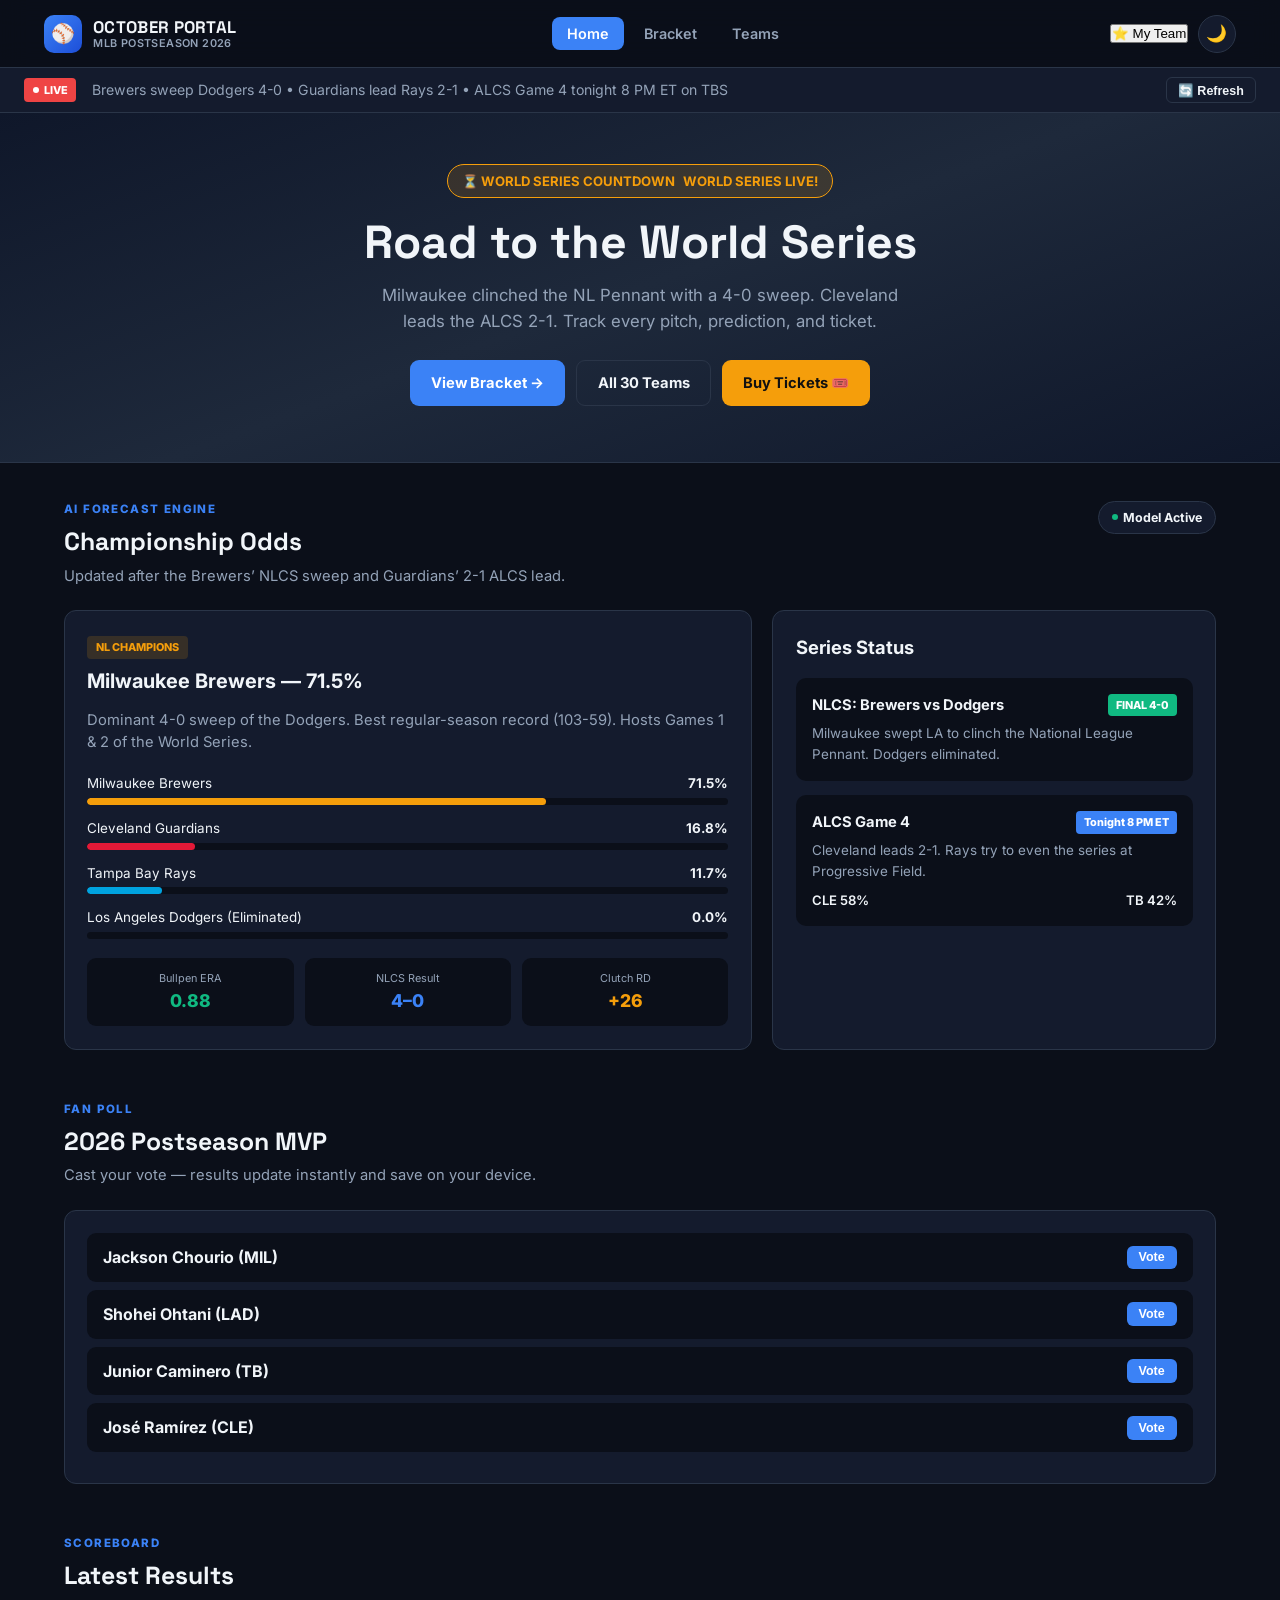
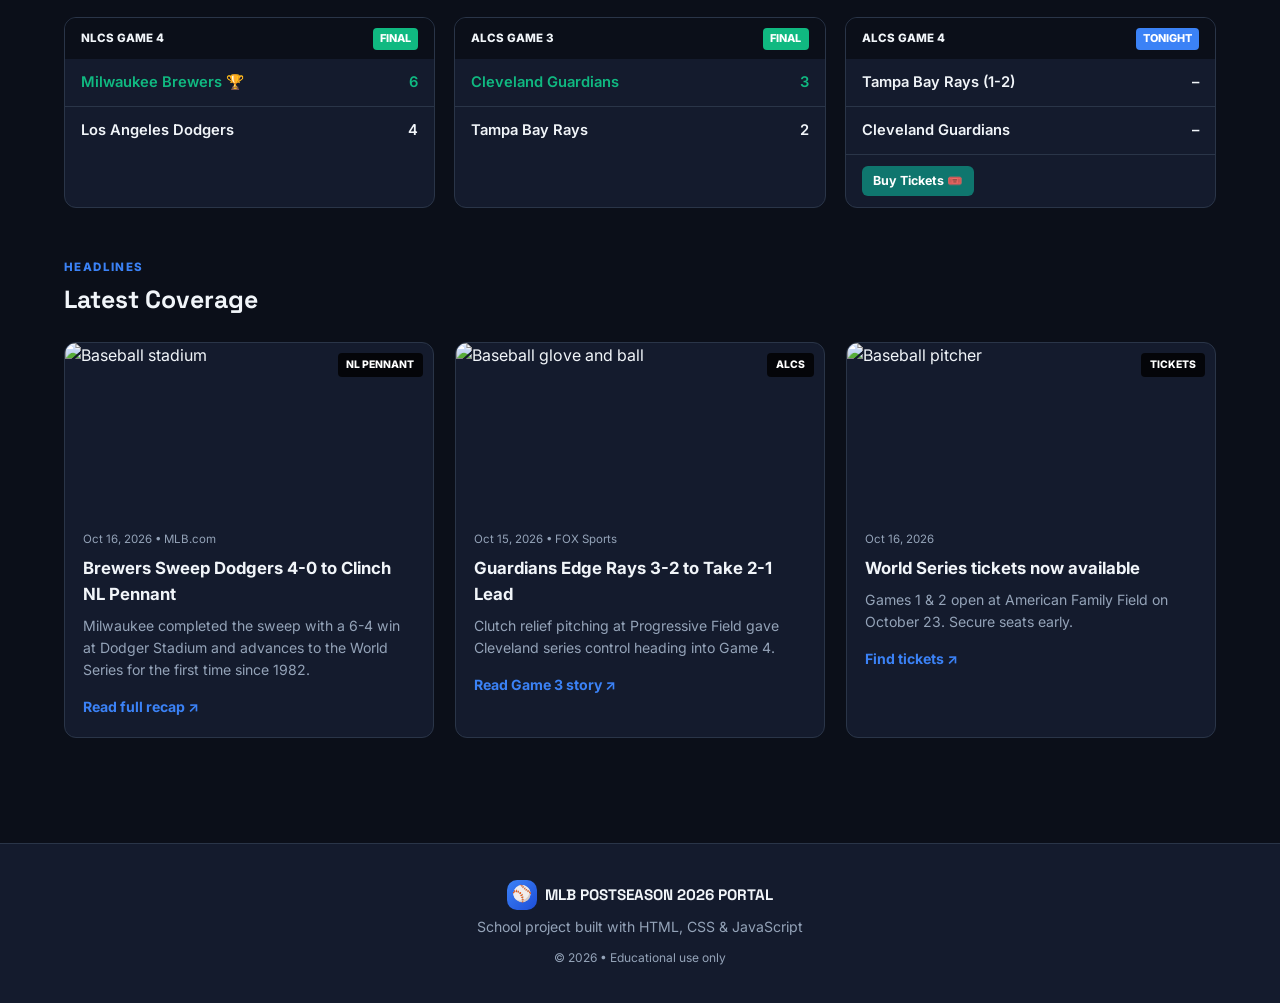
==== commit f045edd1: "Update index.html" ====
--- a/index.html
+++ b/index.html
@@ -23,6 +23,9 @@
         <li><a href="teams.html">Teams</a></li>
       </ul>
       <div class="nav-actions">
+        <button class="fav-btn" id="headerFavBtn" onclick="goToFavorite()">
+          <span>⭐</span> <span id="headerFavLabel">My Team</span>
+        </button>
         <button class="theme-btn" id="themeBtn" onclick="toggleTheme()" title="Toggle theme">🌙</button>
       </div>
     </nav>
@@ -52,7 +55,6 @@
 
   <main class="wrap">
 
-    <!-- AI Forecast -->
     <section class="section">
       <div class="section-head">
         <div>
@@ -70,19 +72,14 @@
           <p style="color:var(--muted);font-size:0.92rem;margin-bottom:1.2rem;">
             Dominant 4-0 sweep of the Dodgers. Best regular-season record (103-59). Hosts Games 1 & 2 of the World Series.
           </p>
-
           <div class="prob-row"><span>Milwaukee Brewers</span><strong>71.5%</strong></div>
           <div class="prob-bar"><div class="prob-fill" style="width:71.5%;background:#f59e0b;"></div></div>
-
           <div class="prob-row"><span>Cleveland Guardians</span><strong>16.8%</strong></div>
           <div class="prob-bar"><div class="prob-fill" style="width:16.8%;background:#e31937;"></div></div>
-
           <div class="prob-row"><span>Tampa Bay Rays</span><strong>11.7%</strong></div>
           <div class="prob-bar"><div class="prob-fill" style="width:11.7%;background:#00a3e0;"></div></div>
-
           <div class="prob-row"><span>Los Angeles Dodgers (Eliminated)</span><strong>0.0%</strong></div>
           <div class="prob-bar"><div class="prob-fill" style="width:0%;background:#005a9c;"></div></div>
-
           <div class="metrics">
             <div class="metric"><span>Bullpen ERA</span><strong class="green">0.88</strong></div>
             <div class="metric"><span>NLCS Result</span><strong class="blue">4–0</strong></div>
@@ -113,7 +110,6 @@
       </div>
     </section>
 
-    <!-- MVP Poll -->
     <section class="section">
       <div class="section-head">
         <div>
@@ -125,7 +121,6 @@
       <div class="card" id="pollBox"></div>
     </section>
 
-    <!-- Scoreboard -->
     <section class="section">
       <div class="section-head">
         <div>
@@ -155,7 +150,6 @@
       </div>
     </section>
 
-    <!-- News -->
     <section class="section">
       <div class="section-head">
         <div>
@@ -166,7 +160,7 @@
       <div class="news-grid">
         <article class="news-card">
           <div class="news-img">
-            <img src="https://images.unsplash.com/photo-1508802222057-4cabc15b825f?auto=format&fit=crop&w=800&q=80" alt="Brewers">
+            <img src="https://images.unsplash.com/photo-1566577739112-ce2c1e0d1d5f?auto=format&fit=crop&w=800&q=80" alt="Baseball stadium">
             <span class="news-tag">NL PENNANT</span>
           </div>
           <div class="news-body">
@@ -178,7 +172,7 @@
         </article>
         <article class="news-card">
           <div class="news-img">
-            <img src="https://images.unsplash.com/photo-1562077772-3bd90403f7f0?auto=format&fit=crop&w=800&q=80" alt="Guardians">
+            <img src="https://images.unsplash.com/photo-1471295253337-3ceaaedca402?auto=format&fit=crop&w=800&q=80" alt="Baseball glove and ball">
             <span class="news-tag">ALCS</span>
           </div>
           <div class="news-body">
@@ -190,7 +184,7 @@
         </article>
         <article class="news-card">
           <div class="news-img">
-            <img src="https://images.unsplash.com/photo-1540747913346-19e32dc3e97e?auto=format&fit=crop&w=800&q=80" alt="Stadium">
+            <img src="https://images.unsplash.com/photo-1593341646782-e0b495cff86d?auto=format&fit=crop&w=800&q=80" alt="Baseball pitcher">
             <span class="news-tag">TICKETS</span>
           </div>
           <div class="news-body">
